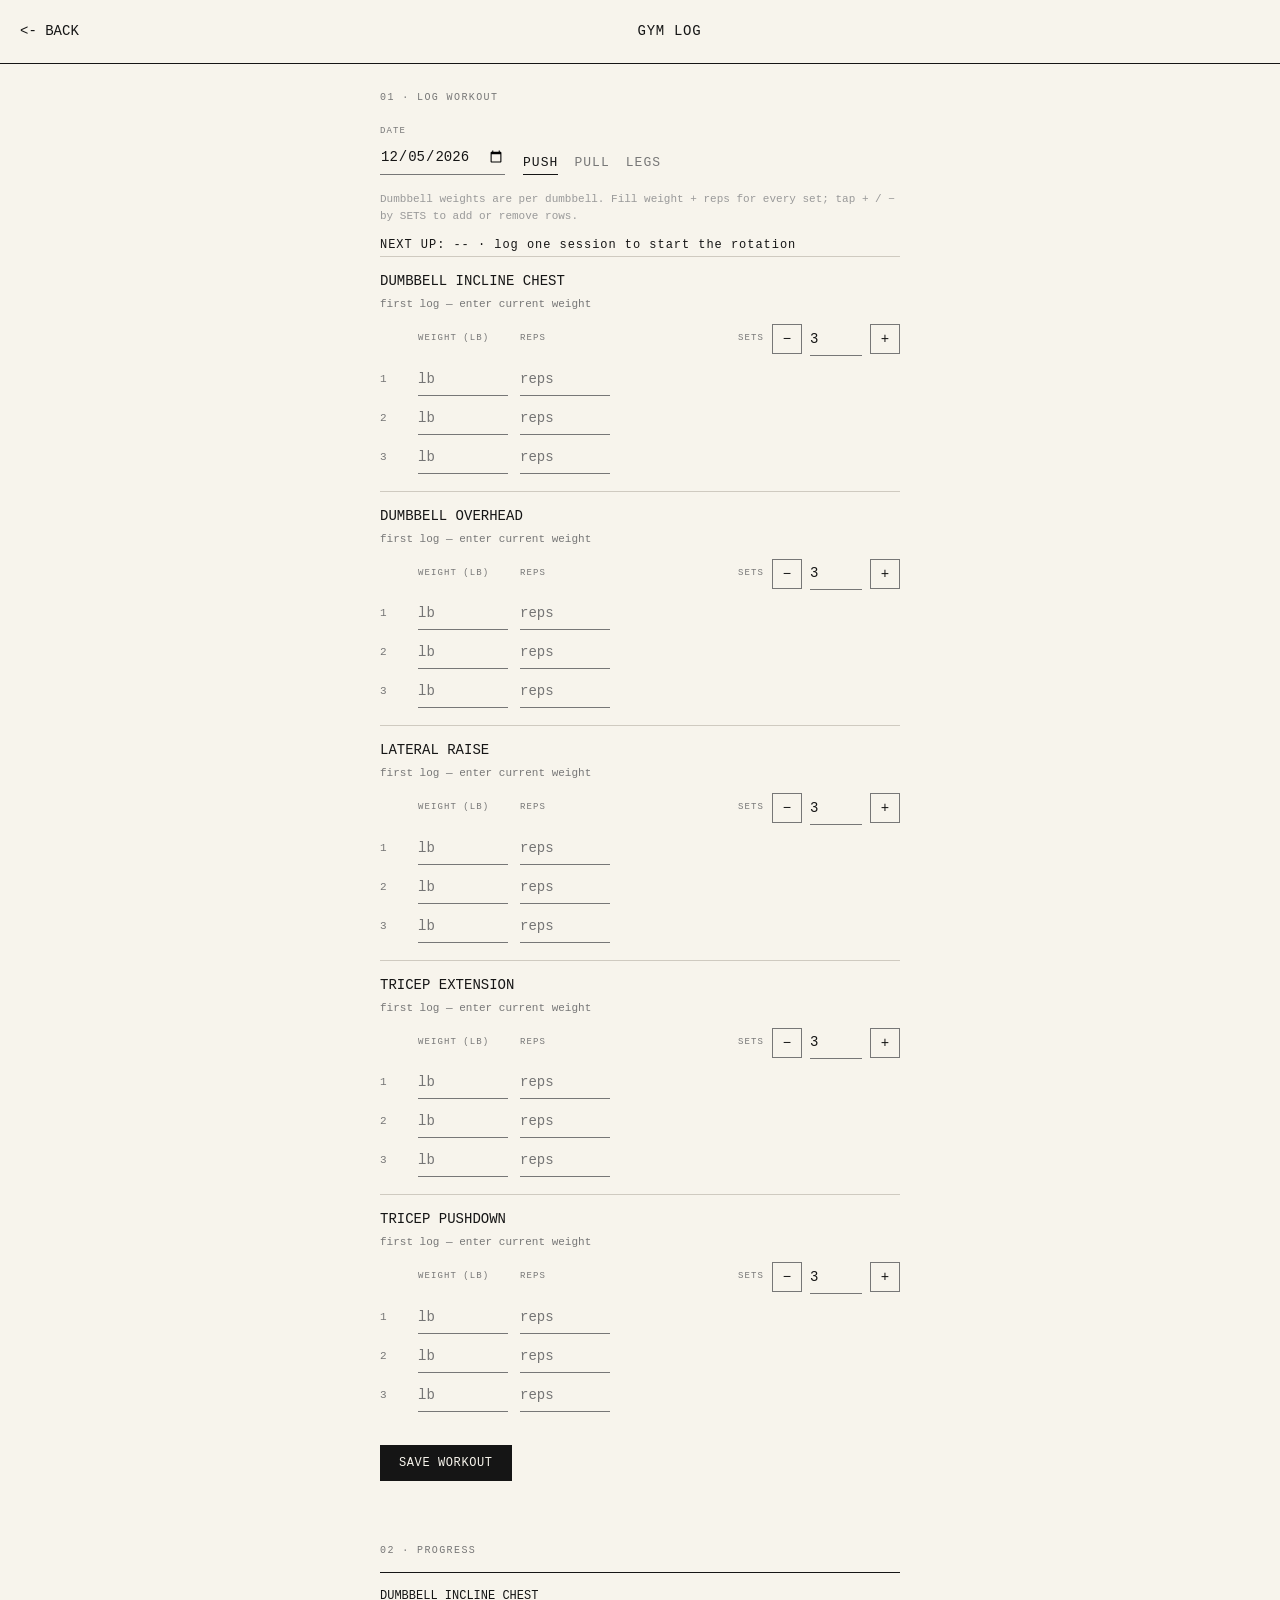
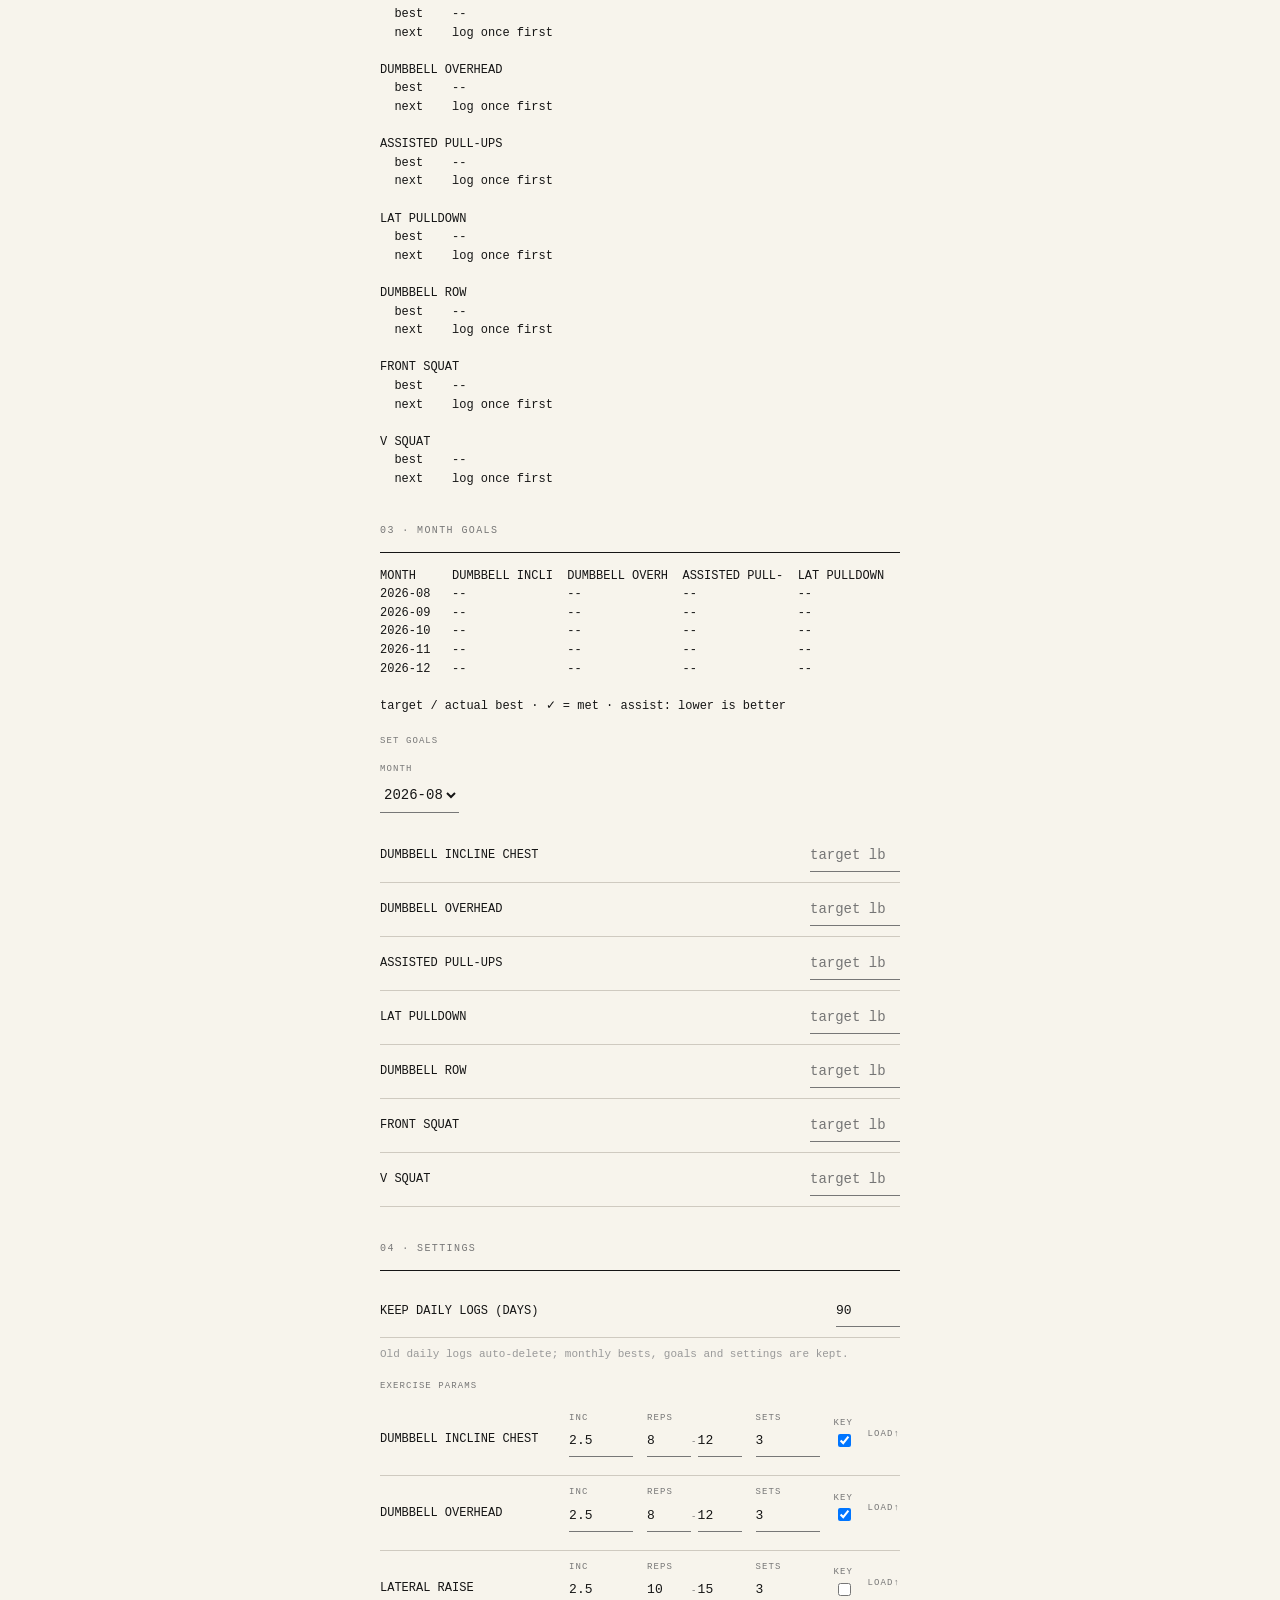
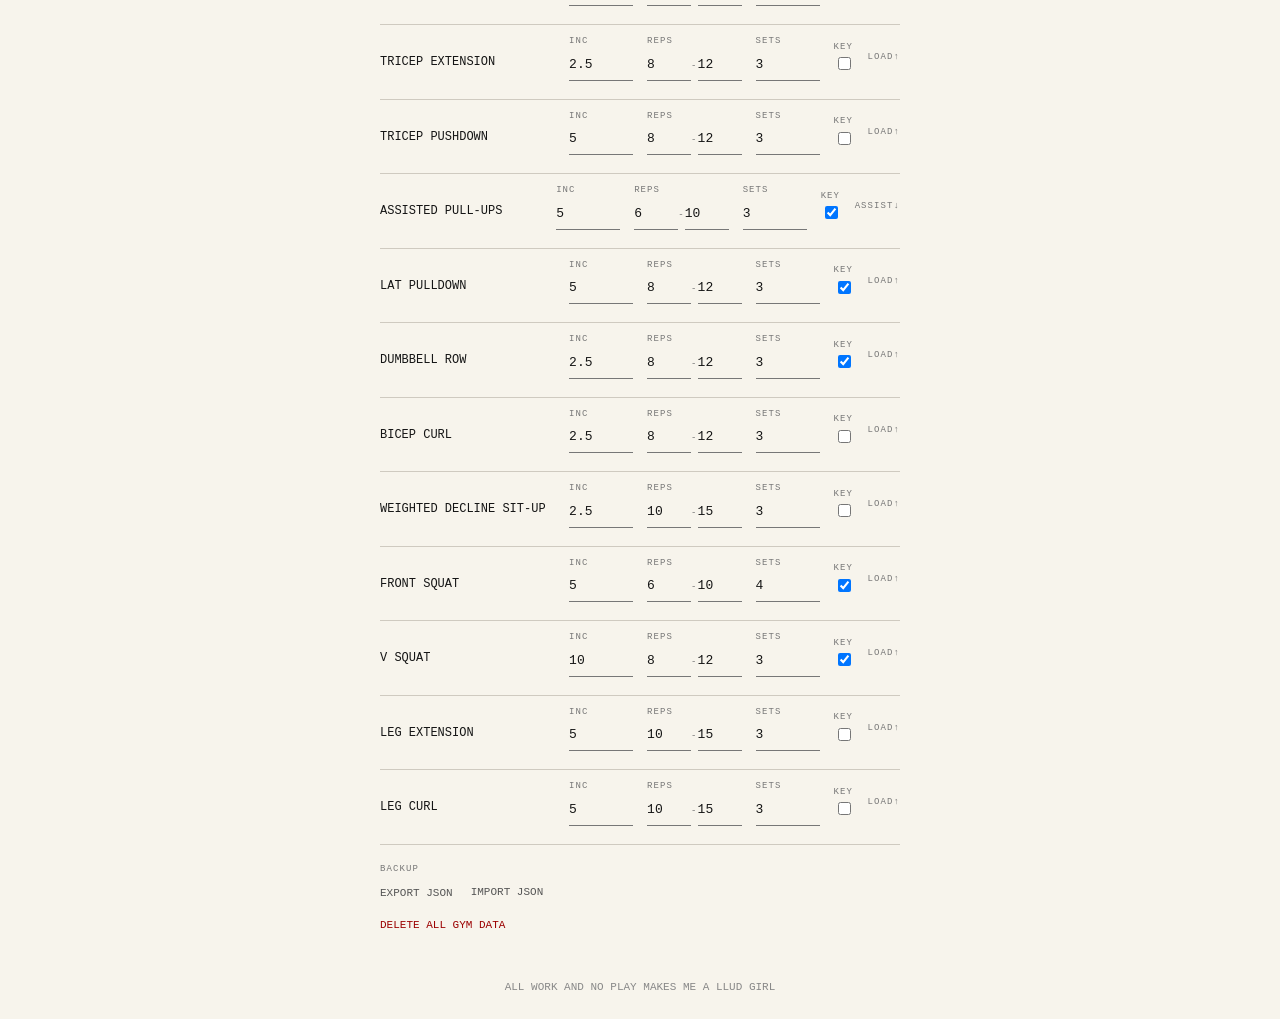
==== gym.html @ 4985cb69 "Gym log: +/- steppers next to SETS for reliable row add/remove on mobile" ====
<!DOCTYPE html>
<html lang="en">
<head>
  <meta charset="UTF-8" />
  <meta name="viewport" content="width=device-width, initial-scale=1.0" />
  <title>Rithub · Gym Log</title>
  <style>
    * { box-sizing: border-box; }
    html, body { margin: 0; padding: 0; }
    body {
      background: #f7f4ec;
      color: #151515;
      font-family: "Courier New", Courier, monospace;
      font-size: 14px;
      line-height: 1.5;
      -webkit-text-size-adjust: 100%;
    }
    .topbar {
      height: 64px;
      padding: 0 20px;
      display: flex;
      align-items: center;
      justify-content: space-between;
      border-bottom: 1px solid #151515;
    }
    .topbar-title { font-size: 14px; letter-spacing: 0.05em; }
    .back-link {
      border: none; background: transparent; padding: 0;
      font-family: inherit; font-size: 14px; cursor: pointer;
      text-decoration: none; color: #151515;
    }
    .back-link:hover { color: #9b0000; }
    main { padding: 20px; max-width: 560px; margin: 0 auto; }
    .section-heading {
      margin: 34px 0 14px; font-size: 10px; color: #777; letter-spacing: 0.14em;
    }
    .section-heading:first-child { margin-top: 6px; }
    pre {
      font-family: "Courier New", Courier, monospace;
      font-size: 12px; line-height: 1.55;
      white-space: pre; overflow-x: auto; margin: 0 0 20px 0;
    }
    .rule { border: none; border-top: 1px solid #151515; margin: 0 0 14px; }
    .row-label { margin-bottom: 8px; font-size: 9px; color: #777; letter-spacing: 0.12em; }
    input, select {
      font-family: inherit; font-size: 14px; color: #151515;
      background: transparent; border: none; border-bottom: 1px solid #777;
      padding: 8px 0; outline: none; border-radius: 0;
    }
    input:focus, select:focus { border-color: #151515; }
    input[type="number"] { width: 90px; }
    input[type="checkbox"] { width: auto; }
    .log-controls { display: flex; gap: 18px; align-items: flex-end; margin-bottom: 16px; flex-wrap: wrap; }
    .daytabs { display: flex; gap: 16px; }
    .daytabs button {
      border: none; background: transparent; padding: 4px 0;
      font-family: inherit; font-size: 13px; letter-spacing: 0.08em;
      color: #777; cursor: pointer; border-bottom: 1px solid transparent;
    }
    .daytabs button.active { color: #151515; border-bottom-color: #151515; }
    .exblock { border-top: 1px solid #cfcac0; padding: 14px 0; }
    .exname { font-size: 14px; text-transform: uppercase; }
    .exsuggest { font-size: 11px; color: #777; margin: 4px 0 10px; }
    .exsuggest.bump { color: #9b0000; }
    .exinputs { display: flex; gap: 18px; flex-wrap: wrap; }
    .exinputs label { display: flex; flex-direction: column; gap: 2px; }
    .sethead, .exsetrow { display: flex; gap: 12px; align-items: center; }
    .sethead { margin: 10px 0 4px; }
    .setnum { width: 26px; flex: none; font-size: 11px; color: #777; }
    .setcol { width: 90px; flex: none; font-size: 9px; color: #777; letter-spacing: 0.12em; }
    .exsetrow { padding: 3px 0; }
    .exsetrow input[type="number"] { width: 90px; }
    .setsctrl { margin-left: auto; display: flex; align-items: center; gap: 8px; font-size: 9px; color: #777; letter-spacing: 0.12em; }
    .setsctrl input[type="number"] { width: 52px; }
    .stepbtn {
      border: 1px solid #777; background: transparent; color: #151515;
      font-family: inherit; font-size: 14px; width: 30px; height: 30px;
      line-height: 1; padding: 0; cursor: pointer; border-radius: 0;
    }
    .stepbtn:active { background: #151515; color: #f7f4ec; }
    .black-button {
      border: 1px solid #151515; background: #151515; color: #f7f4ec;
      padding: 10px 18px; font-family: inherit; font-size: 12px;
      letter-spacing: 0.05em; cursor: pointer; margin-top: 16px;
    }
    .black-button:hover { background: #9b0000; border-color: #9b0000; }
    .plain-button {
      border: none; background: transparent; padding: 0;
      font-family: inherit; font-size: 11px; color: #555; cursor: pointer;
    }
    .plain-button:hover { color: #000; text-decoration: underline; }
    .msg { font-size: 12px; color: #555; margin-top: 10px; min-height: 18px; }
    .goalrow, .setrow {
      display: flex; gap: 14px; align-items: center;
      padding: 10px 0; border-bottom: 1px solid #cfcac0; font-size: 13px;
    }
    .goalrow .gname, .setrow .sname { flex: 1; text-transform: uppercase; font-size: 12px; }
    .setrow input[type="number"] { width: 64px; font-size: 13px; }
    .danger { color: #9b0000; font-size: 11px; margin-top: 18px; }
    .hint { font-size: 11px; color: #999; margin: 8px 0 0; }
    .todayline { font-size: 12px; letter-spacing: 0.08em; margin: 12px 0 2px; }
    .todayline b { color: #9b0000; }
    .footer { text-align: center; font-size: 11px; color: #888; padding: 24px 0; }
  </style>
</head>
<body>
  <header class="topbar">
    <a class="back-link" href="index.html">&lt;- BACK</a>
    <div class="topbar-title">GYM LOG</div>
    <div></div>
  </header>

  <main>
    <div class="section-heading">01 · LOG WORKOUT</div>
    <div class="log-controls">
      <label><span class="row-label">DATE</span><br><input type="date" id="logDate"></label>
      <div class="daytabs" id="dayTabs">
        <button data-day="push" class="active">PUSH</button>
        <button data-day="pull">PULL</button>
        <button data-day="legs">LEGS</button>
      </div>
    </div>
    <p class="hint">Dumbbell weights are per dumbbell. Fill weight + reps for every set; tap + / − by SETS to add or remove rows.</p>
    <div id="todayLine" class="todayline"></div>
    <div id="exerciseList"></div>
    <button id="saveBtn" class="black-button">SAVE WORKOUT</button>
    <div class="msg" id="saveMsg"></div>

    <div class="section-heading">02 · PROGRESS</div>
    <hr class="rule">
    <pre id="progressPre">loading…</pre>

    <div class="section-heading">03 · MONTH GOALS</div>
    <hr class="rule">
    <pre id="goalsPre">loading…</pre>
    <div class="row-label">SET GOALS</div>
    <div class="log-controls">
      <label><span class="row-label">MONTH</span><br><select id="goalMonth"></select></label>
    </div>
    <div id="goalEditor"></div>

    <div class="section-heading">04 · SETTINGS</div>
    <hr class="rule">
    <div class="setrow">
      <span class="sname">Keep daily logs (days)</span>
      <input type="number" id="retentionInput" min="7" max="365">
    </div>
    <p class="hint">Old daily logs auto-delete; monthly bests, goals and settings are kept.</p>
    <div class="row-label" style="margin-top:18px">EXERCISE PARAMS</div>
    <div id="exSettings"></div>
    <div class="row-label" style="margin-top:18px">BACKUP</div>
    <div style="display:flex;gap:18px;margin-top:8px">
      <button class="plain-button" id="exportBtn">EXPORT JSON</button>
      <label class="plain-button">IMPORT JSON<input type="file" id="importFile" accept=".json" hidden></label>
    </div>
    <button class="plain-button danger" id="clearBtn">DELETE ALL GYM DATA</button>
  </main>

  <footer class="footer">ALL WORK AND NO PLAY MAKES ME A LLUD GIRL</footer>

  <script src="gym.js?v=4"></script>
</body>
</html>
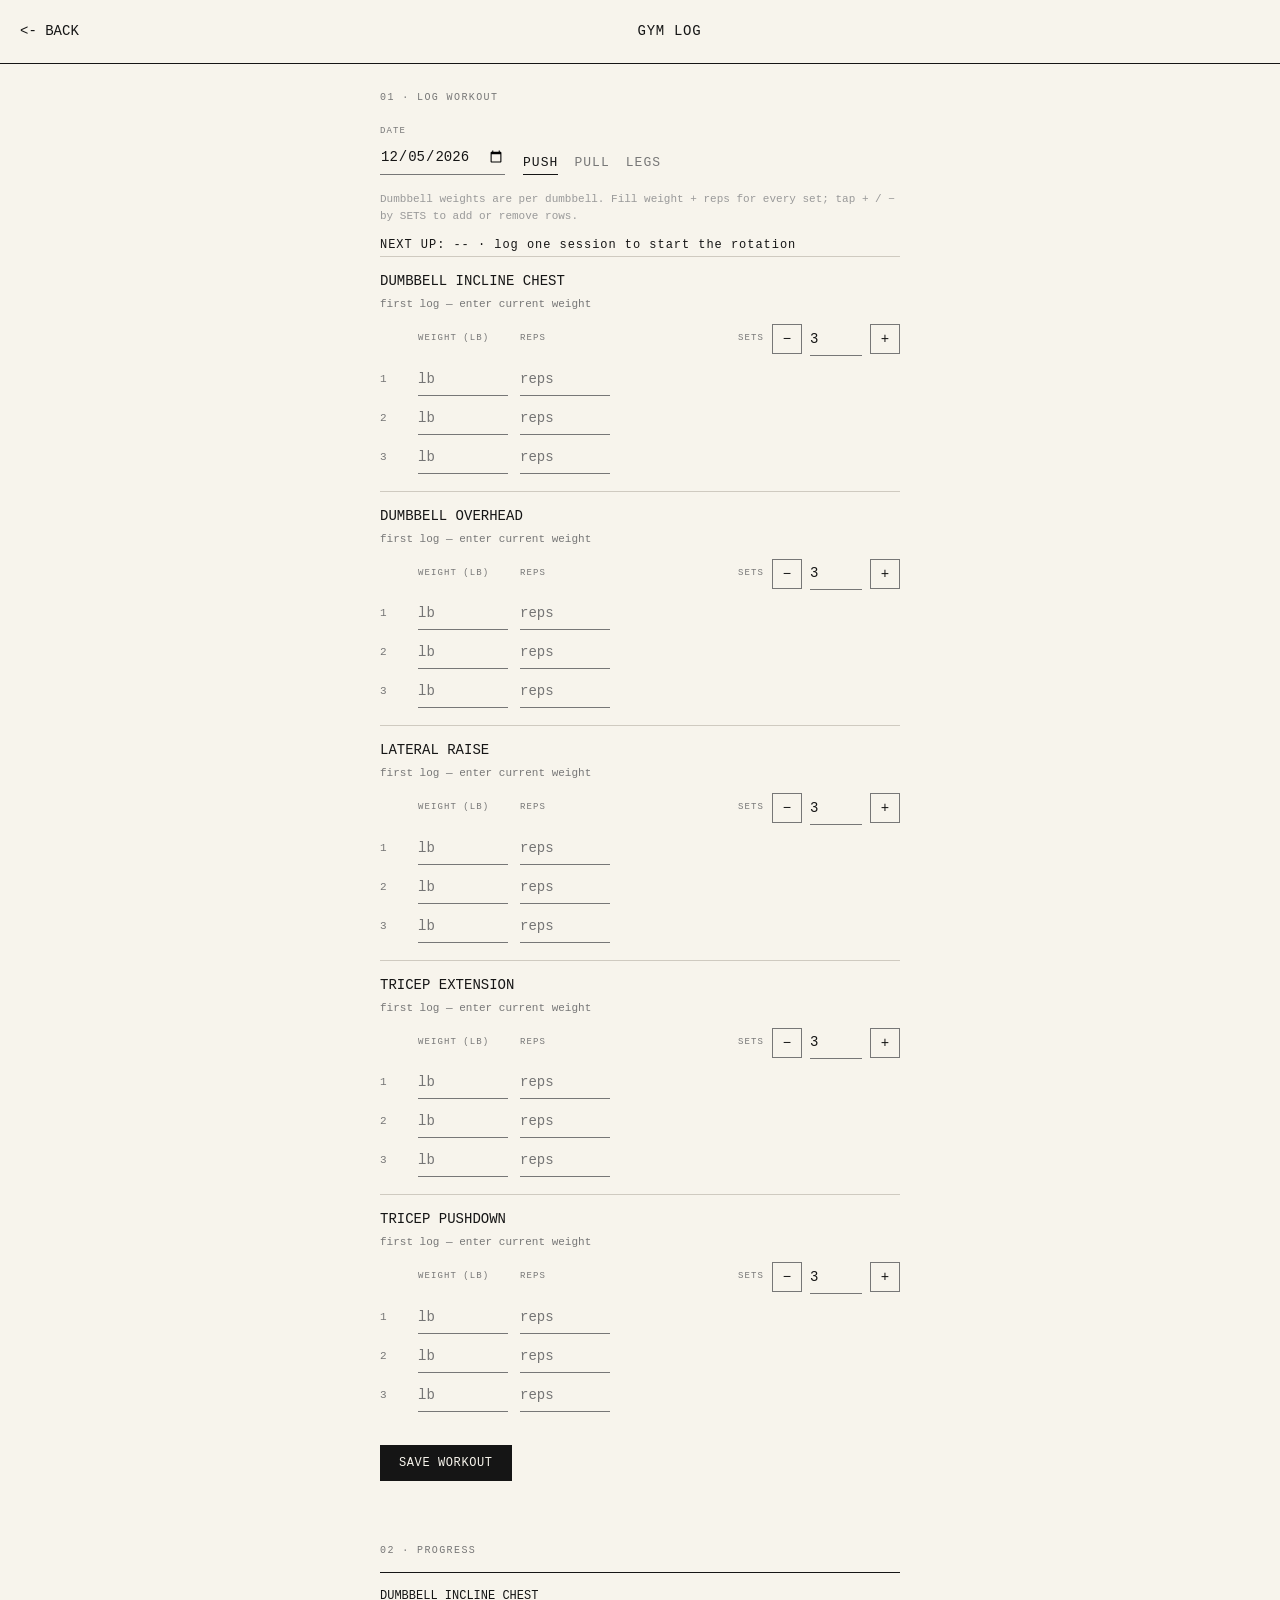
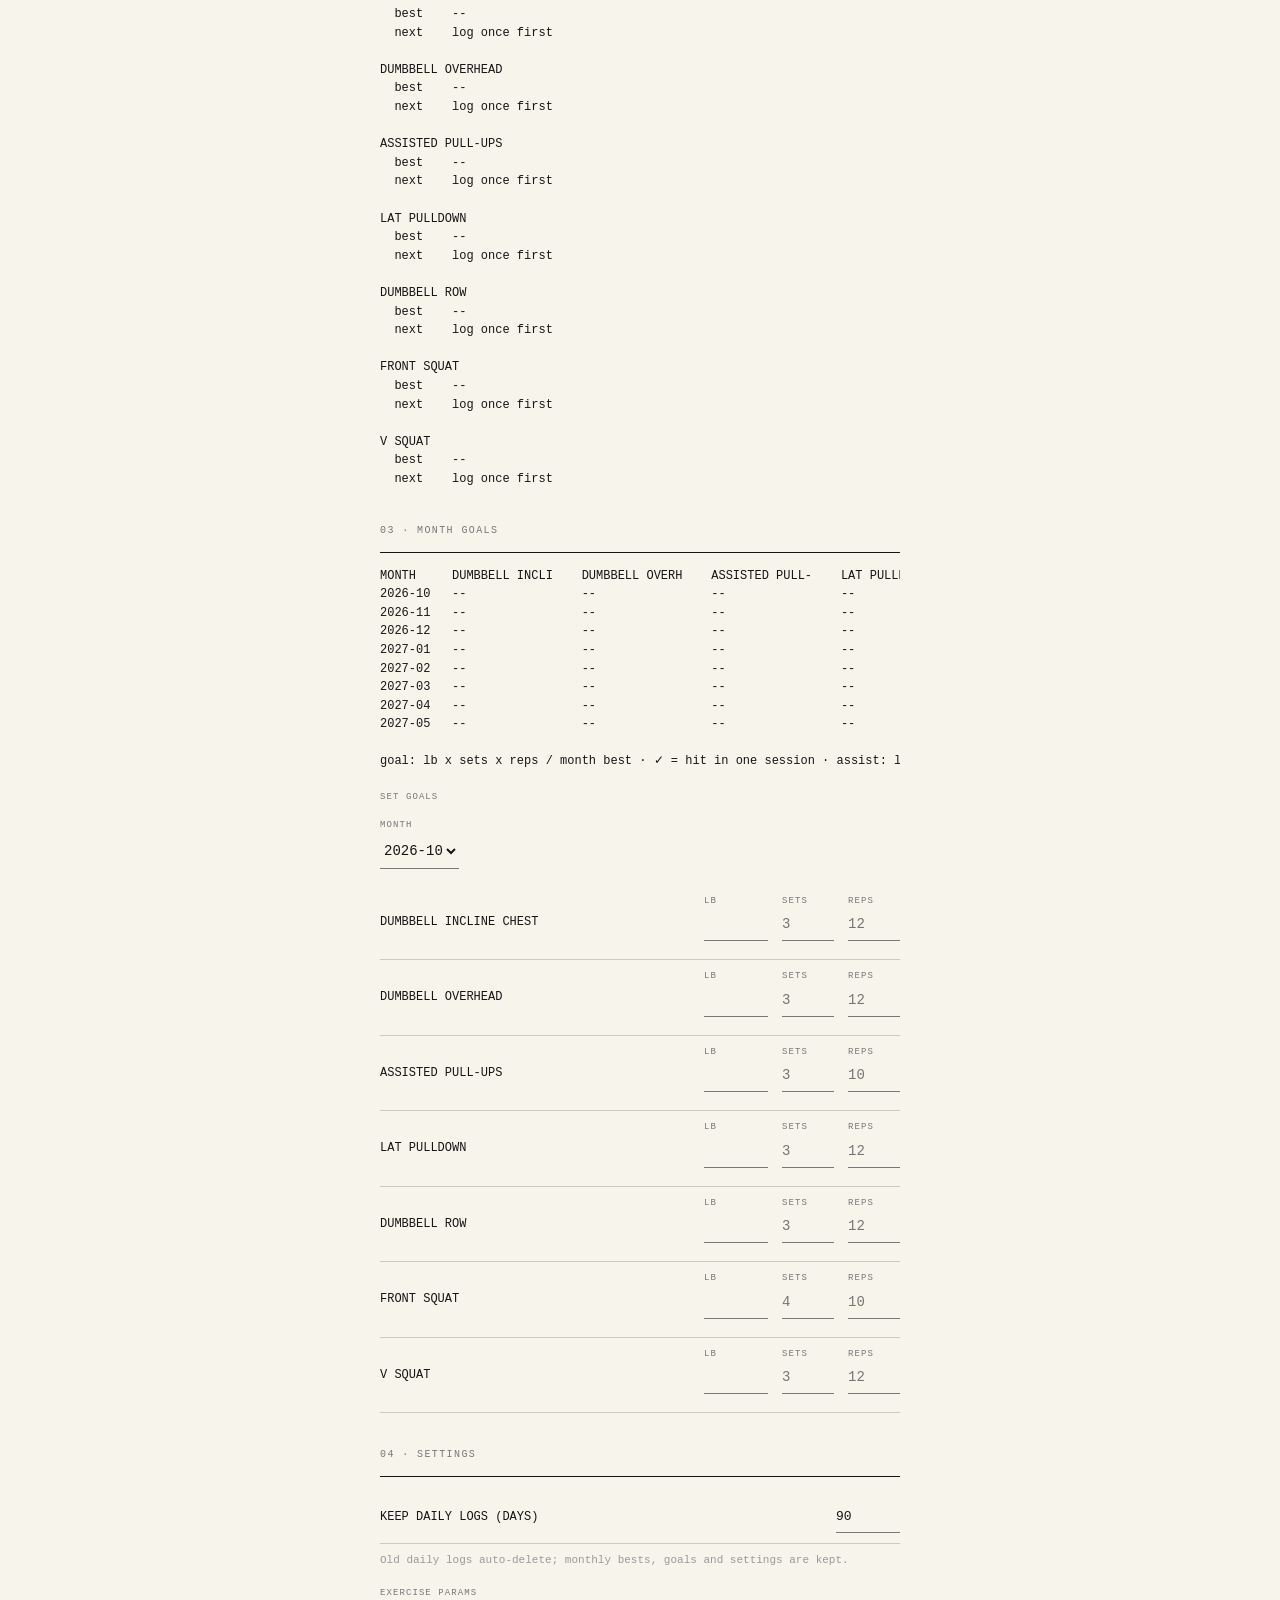
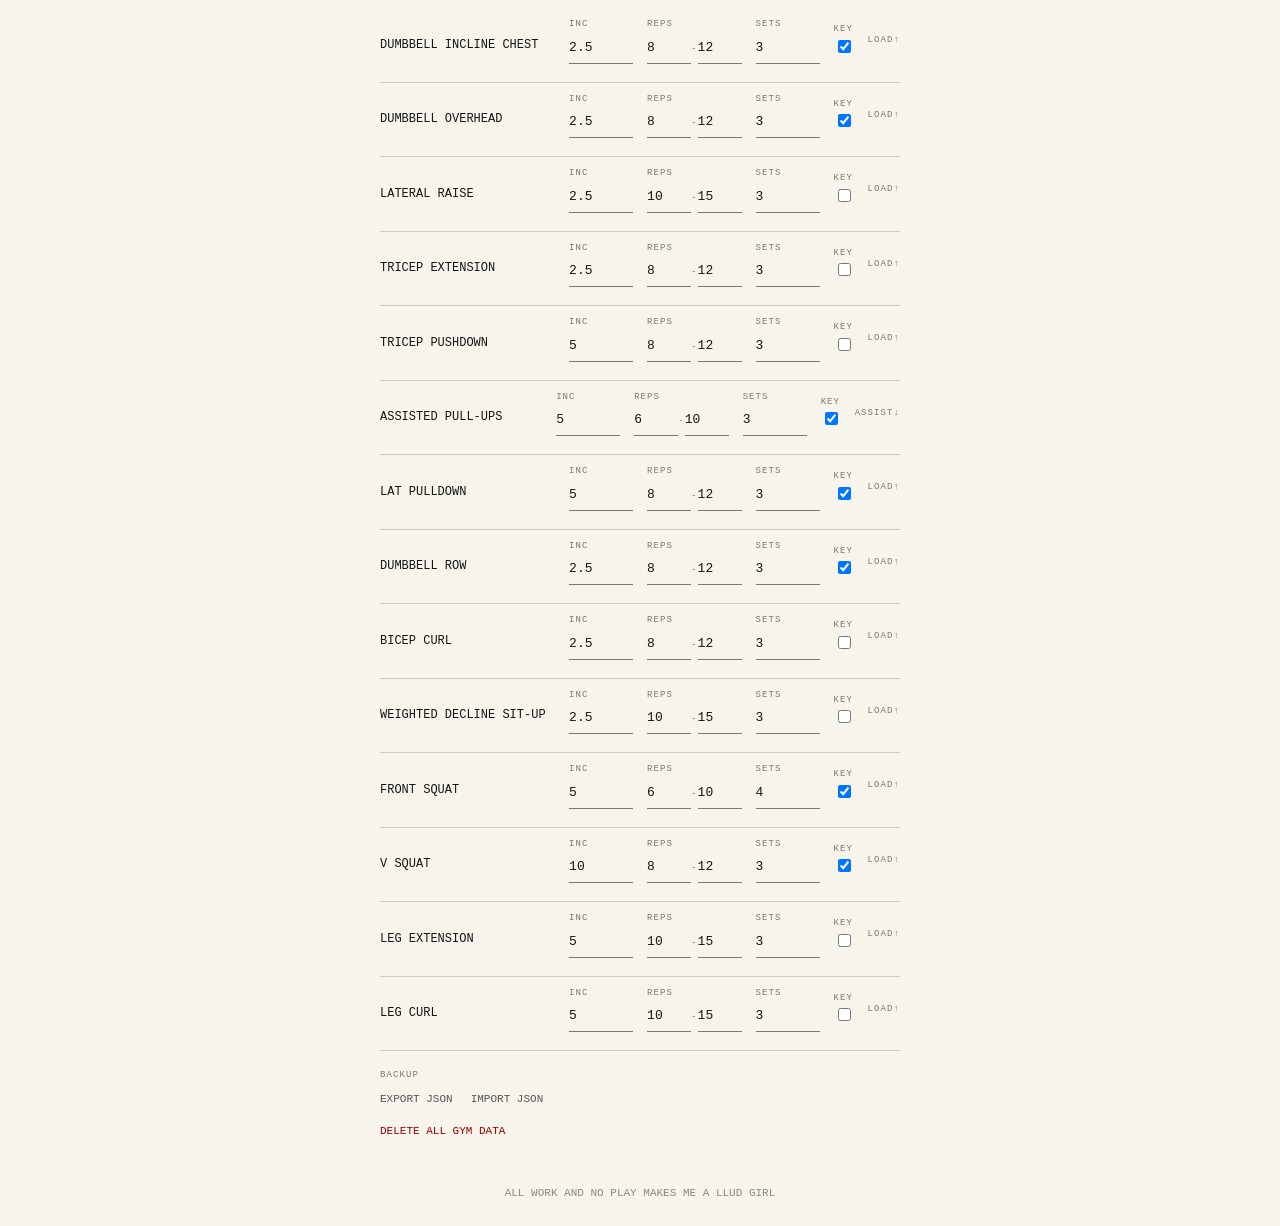
==== commit 6b850bd3: "Gym log: month goals = weight x sets x reps, met-check per single session" ====
--- a/gym.html
+++ b/gym.html
@@ -158,6 +158,6 @@
 
   <footer class="footer">ALL WORK AND NO PLAY MAKES ME A LLUD GIRL</footer>
 
-  <script src="gym.js?v=4"></script>
+  <script src="gym.js?v=5"></script>
 </body>
 </html>
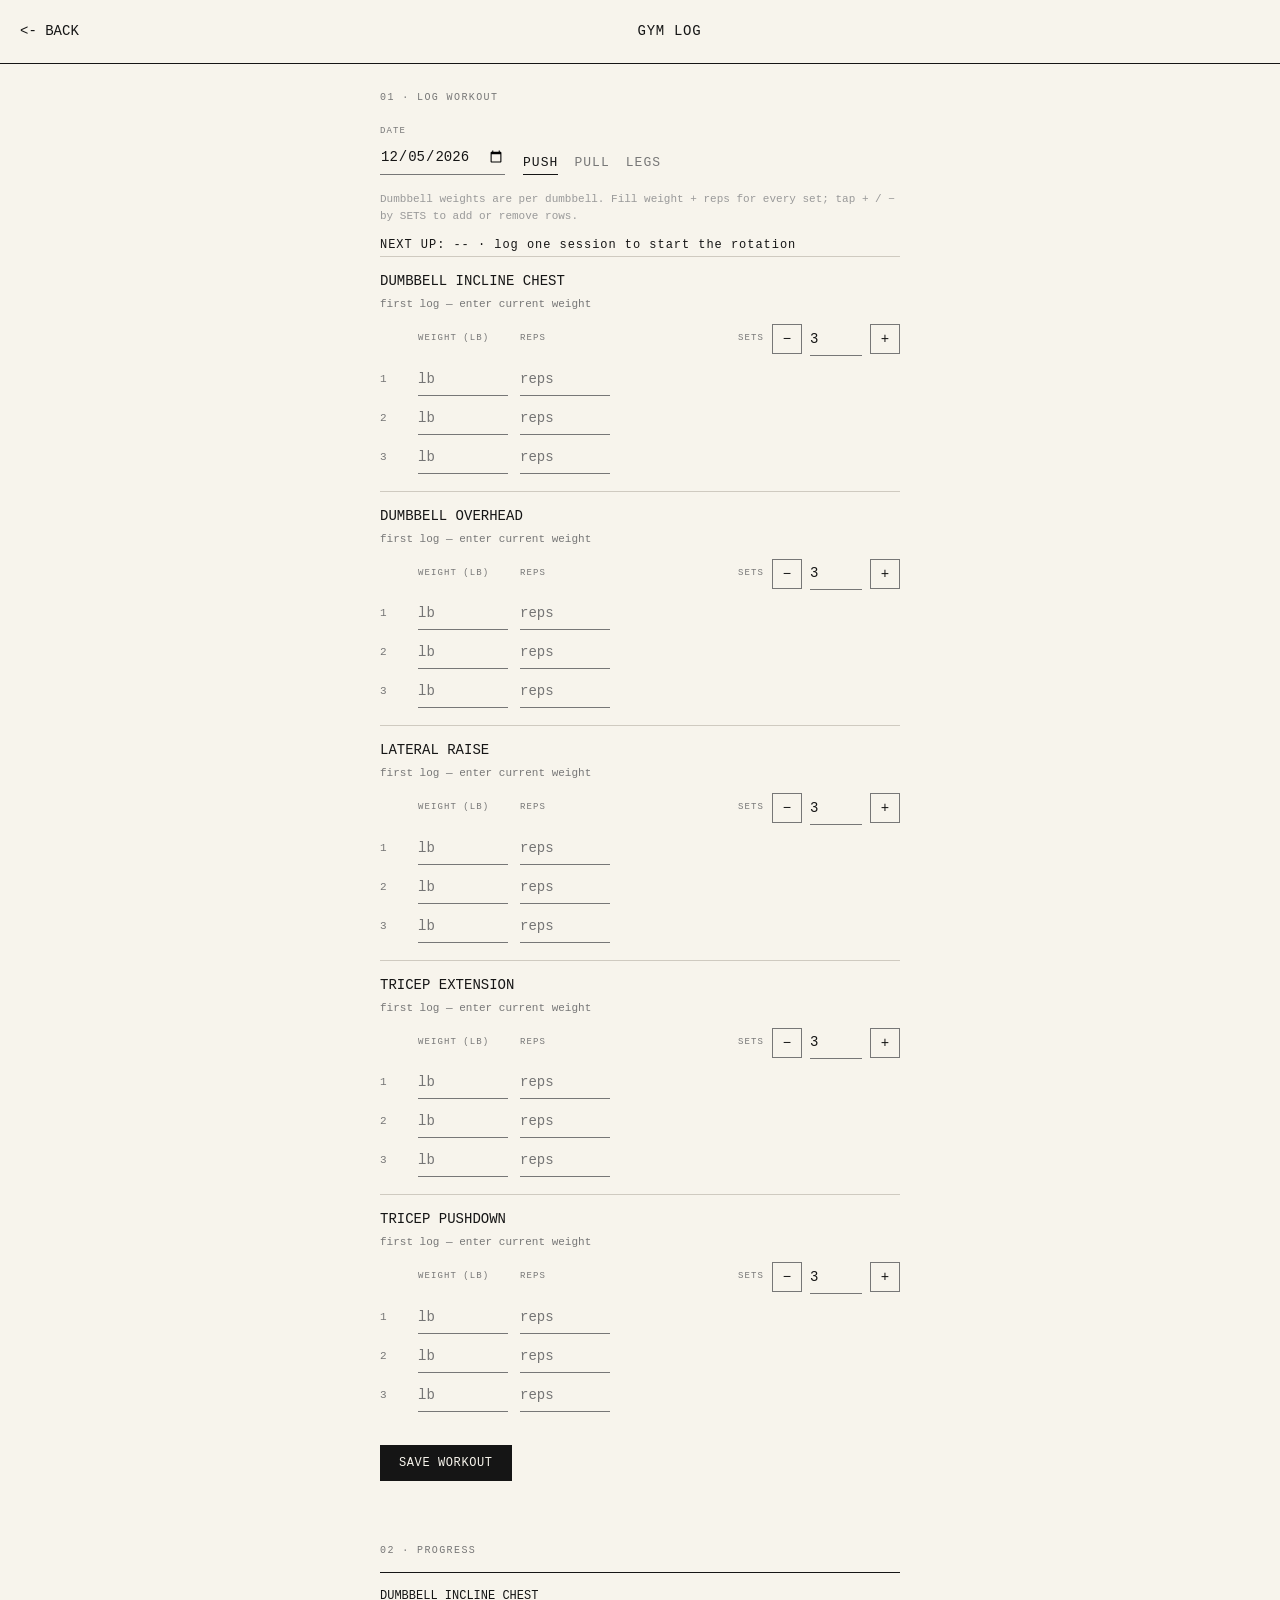
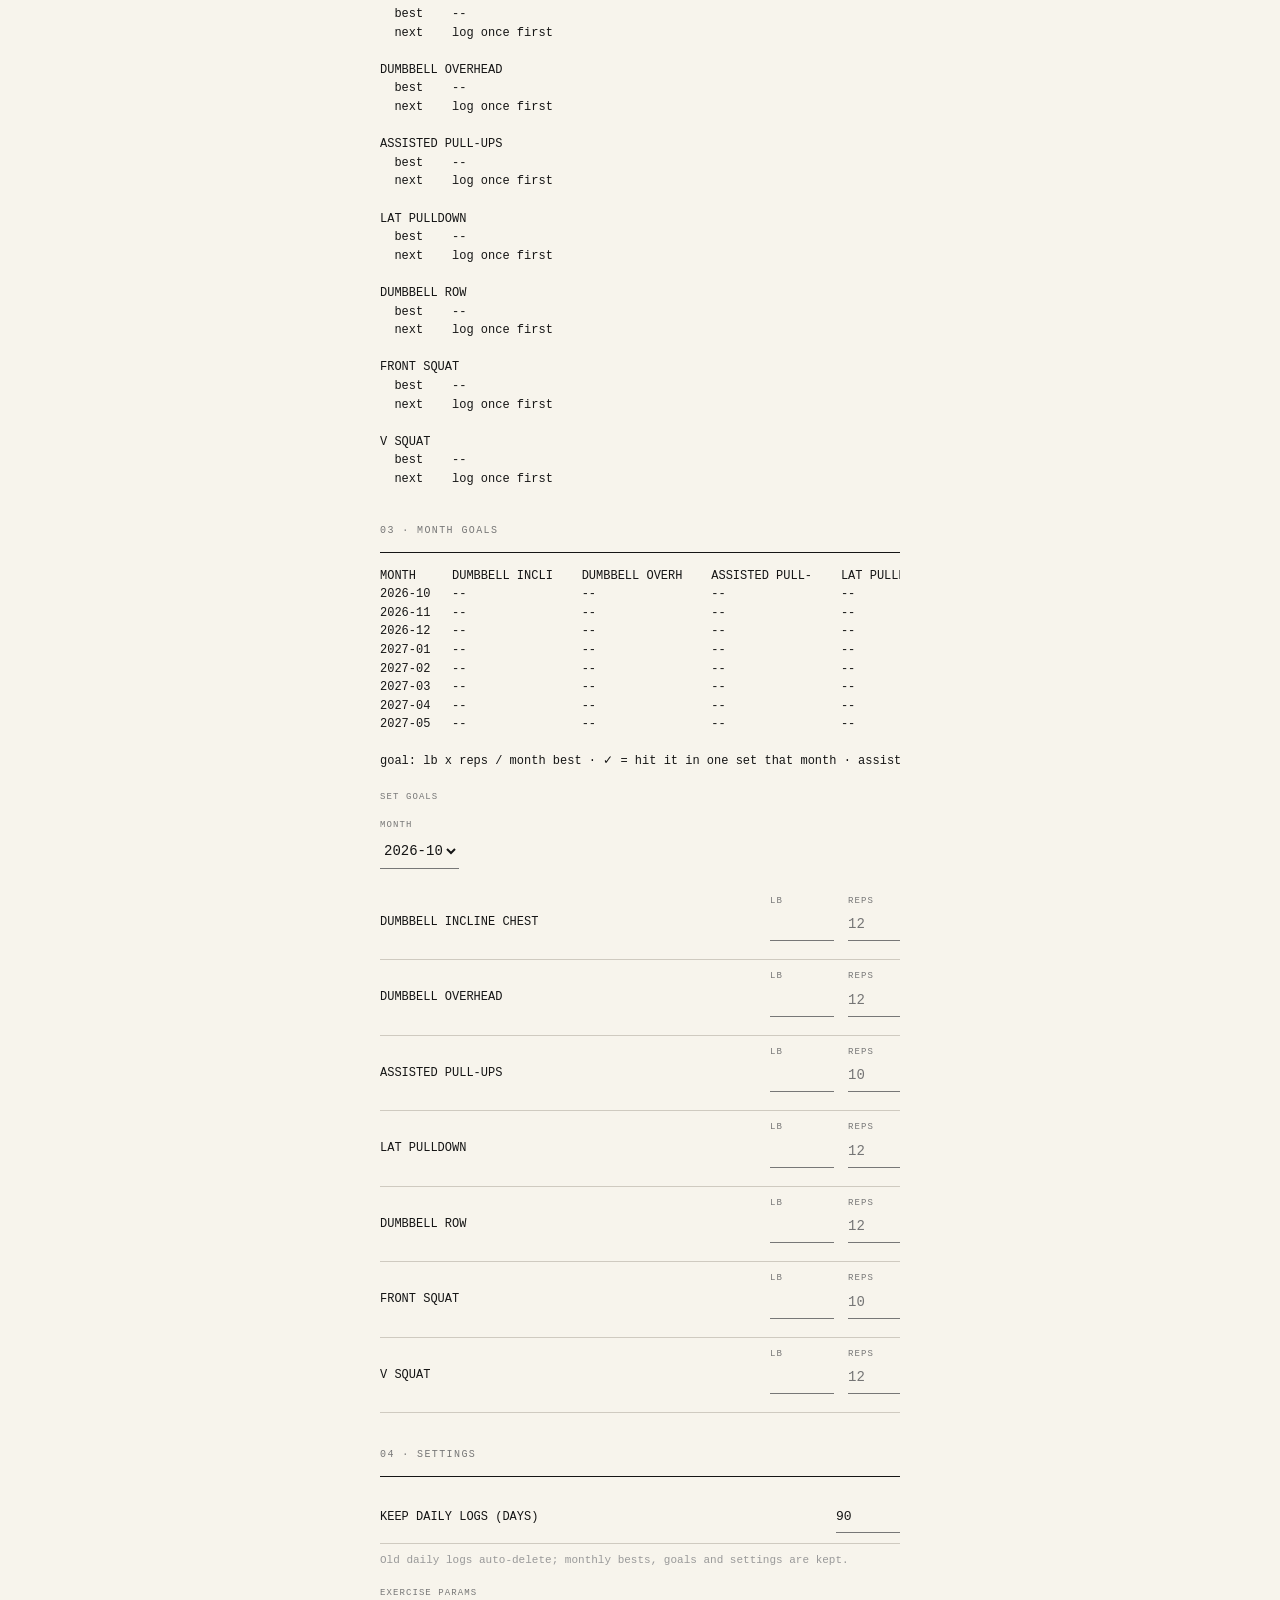
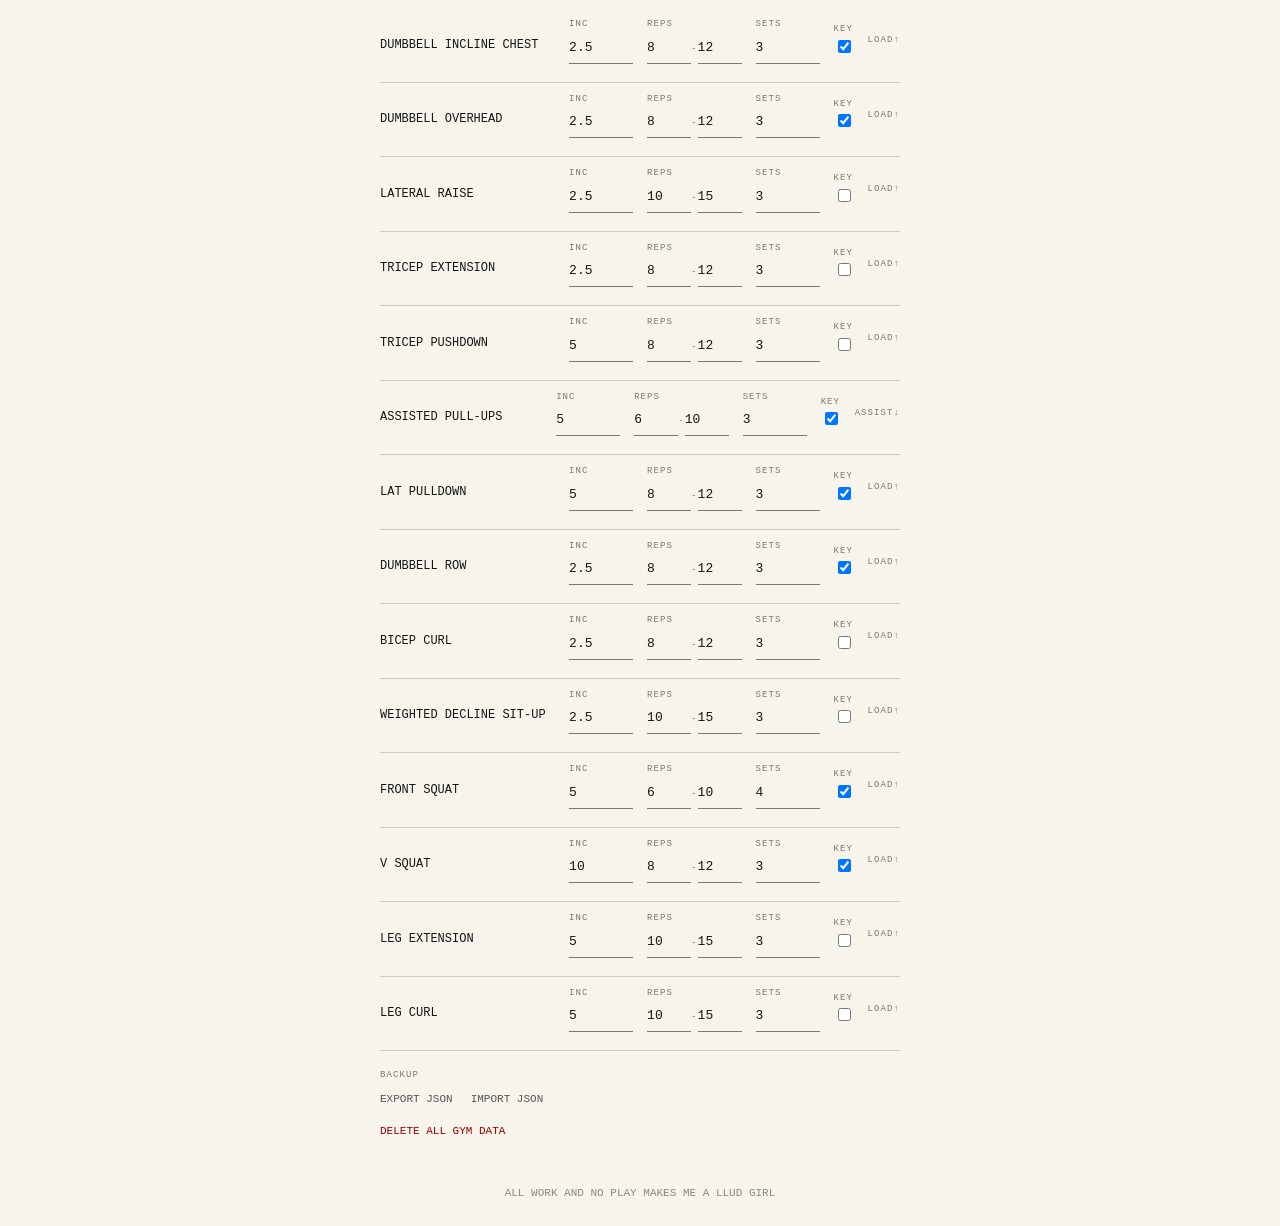
==== commit 1e65ff8c: "Gym log: month goals = weight x reps (drop sets); single-set met check" ====
--- a/gym.html
+++ b/gym.html
@@ -158,6 +158,6 @@
 
   <footer class="footer">ALL WORK AND NO PLAY MAKES ME A LLUD GIRL</footer>
 
-  <script src="gym.js?v=5"></script>
+  <script src="gym.js?v=6"></script>
 </body>
 </html>
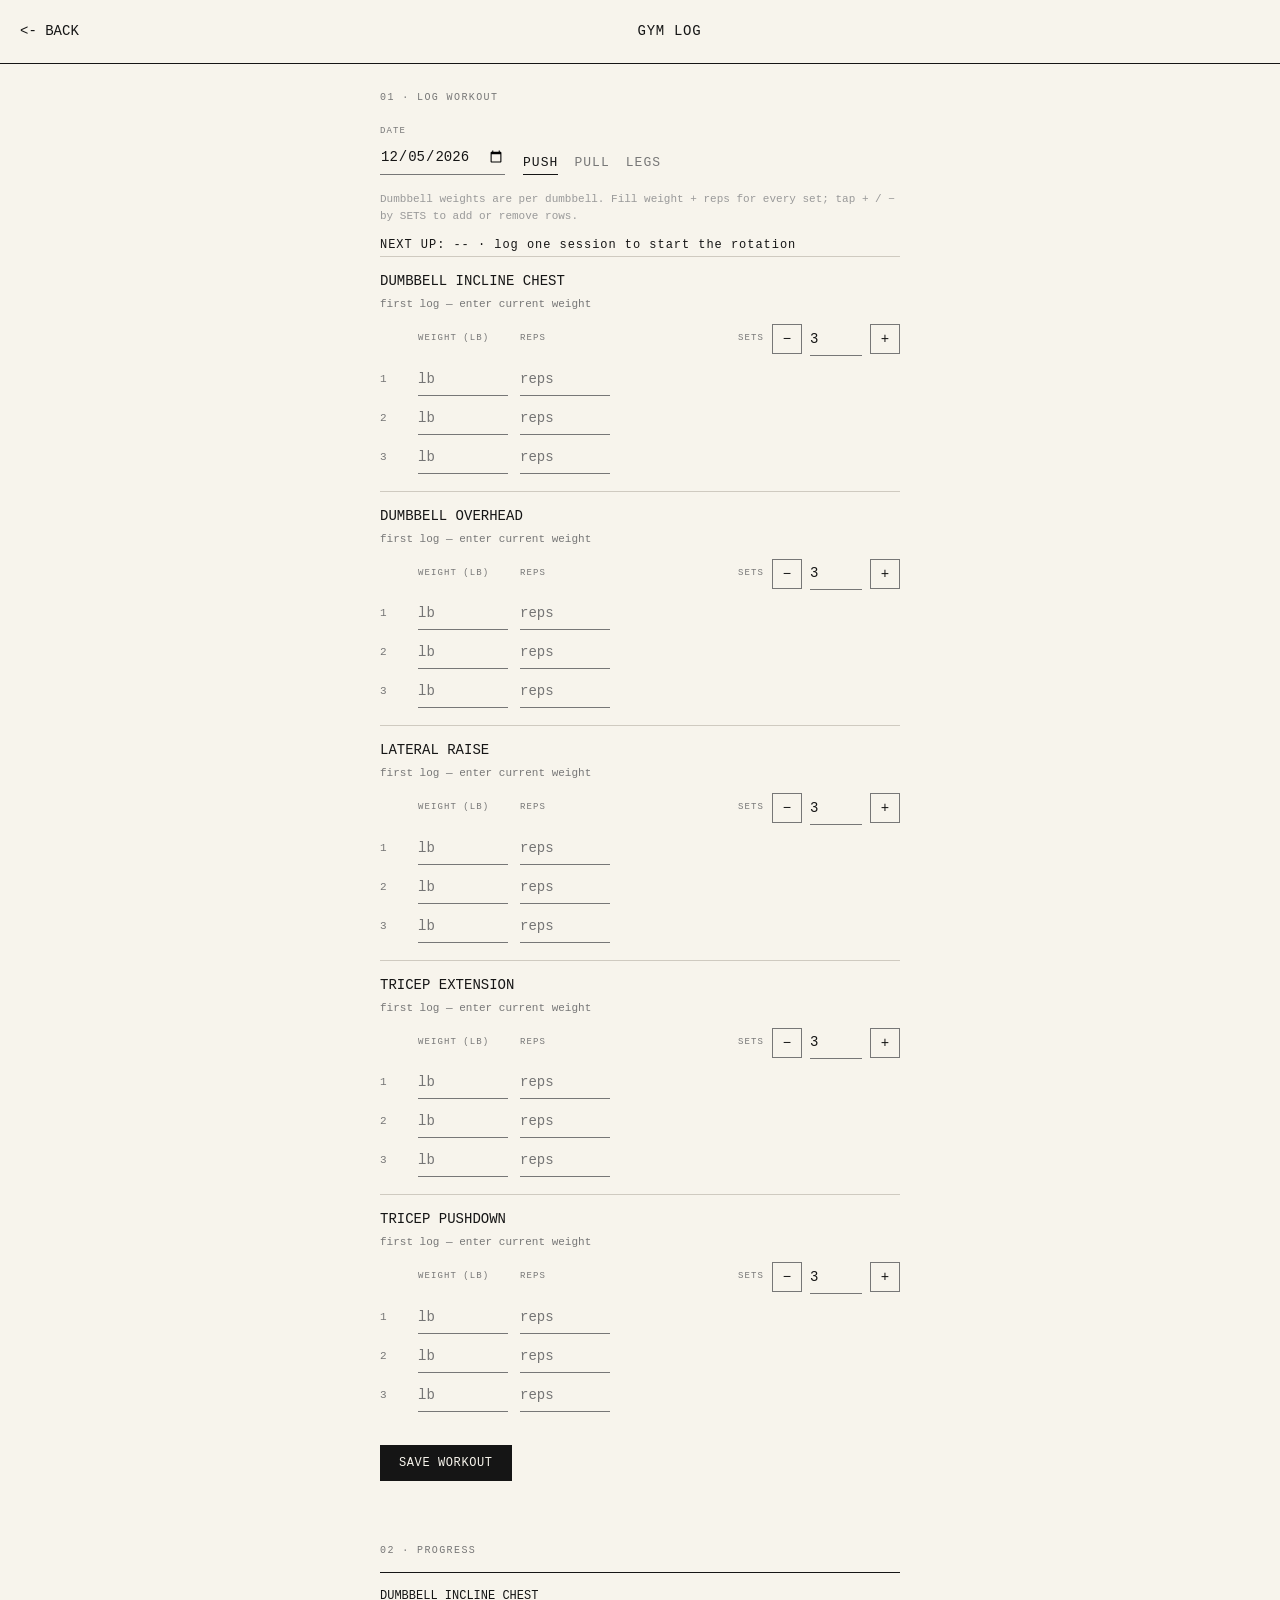
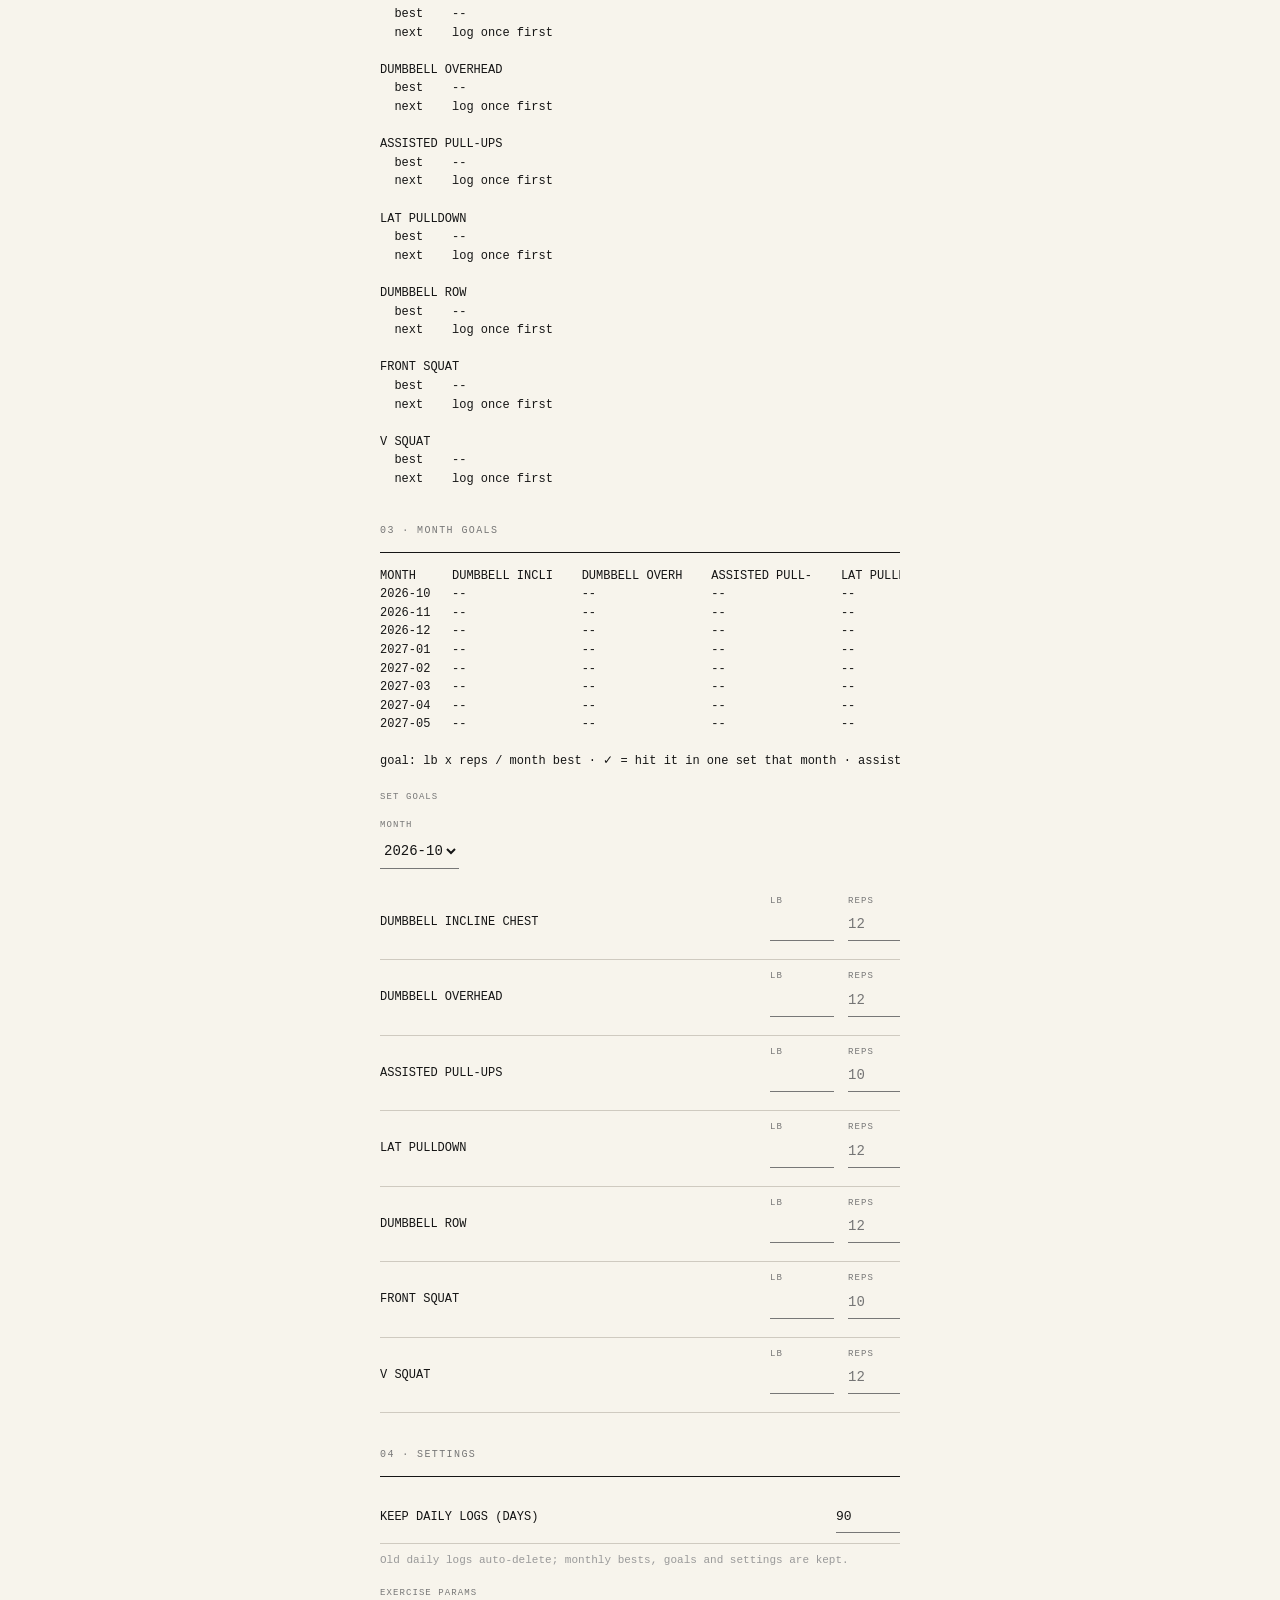
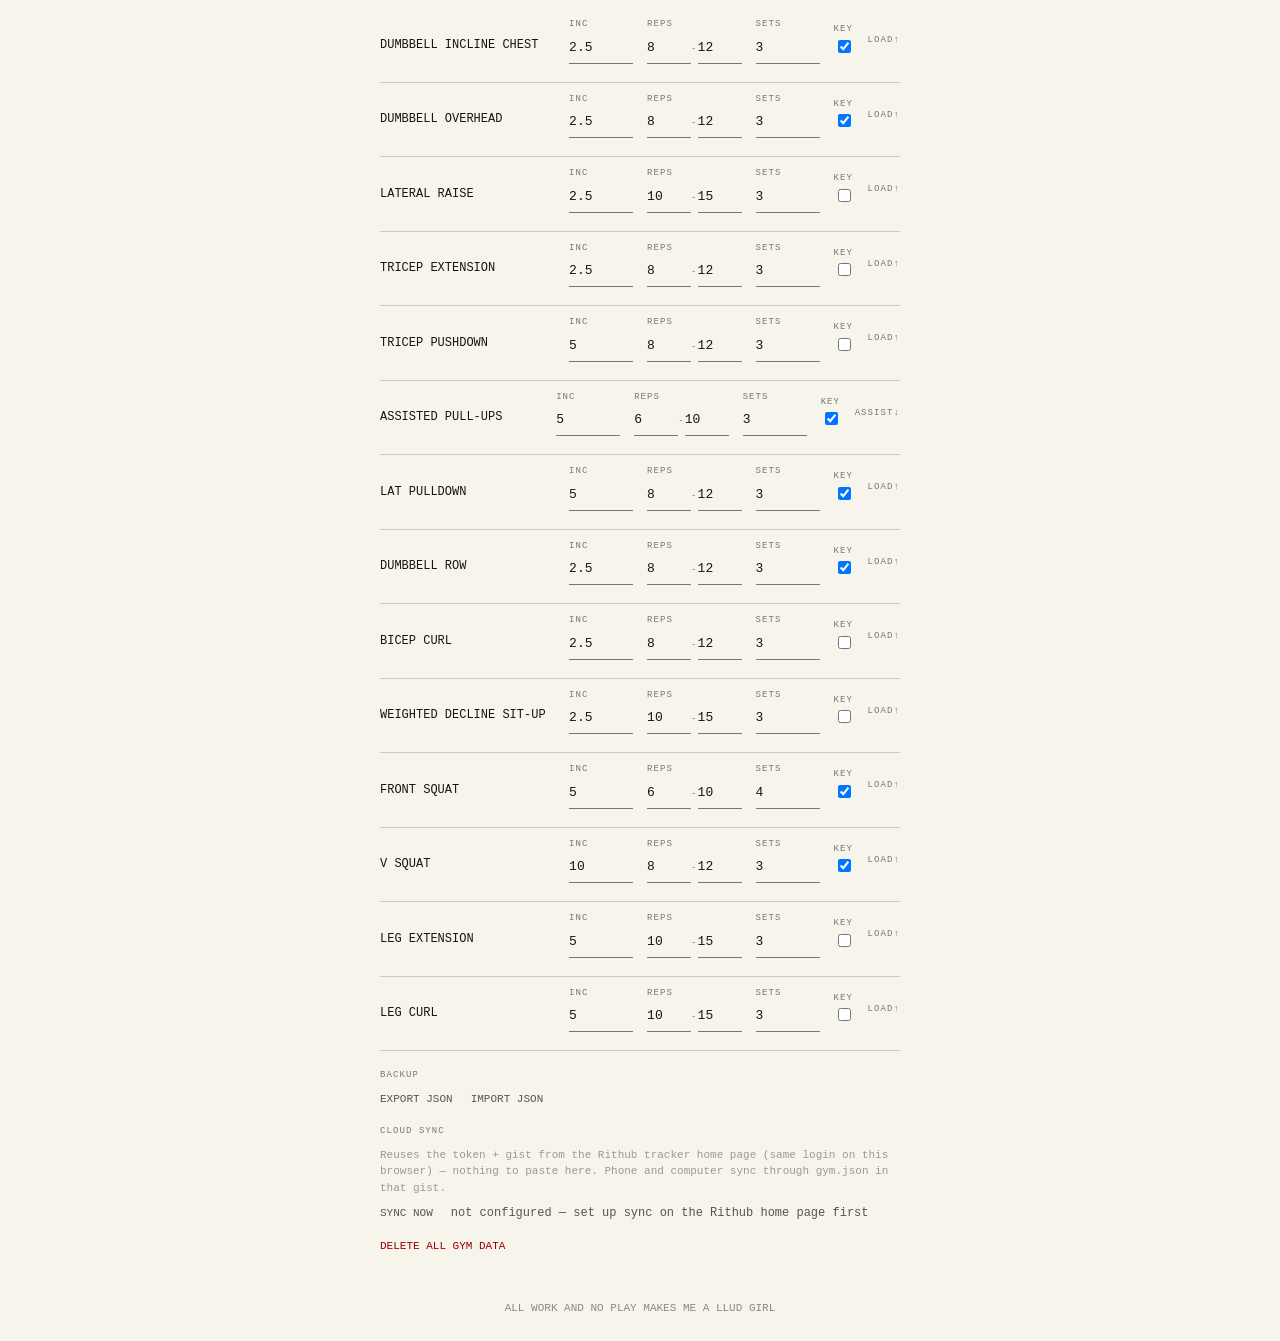
==== commit fba6bd01: "Gym log: cloud sync via tracker's token+gist (gym.json), auto-push on save" ====
--- a/gym.html
+++ b/gym.html
@@ -153,11 +153,17 @@
       <button class="plain-button" id="exportBtn">EXPORT JSON</button>
       <label class="plain-button">IMPORT JSON<input type="file" id="importFile" accept=".json" hidden></label>
     </div>
+    <div class="row-label" style="margin-top:18px">CLOUD SYNC</div>
+    <p class="hint">Reuses the token + gist from the Rithub tracker home page (same login on this browser) — nothing to paste here. Phone and computer sync through gym.json in that gist.</p>
+    <div style="display:flex;gap:18px;margin-top:8px;align-items:baseline">
+      <button class="plain-button" id="gymSyncBtn">SYNC NOW</button>
+      <span class="msg" id="gymSyncMsg" style="margin-top:0"></span>
+    </div>
     <button class="plain-button danger" id="clearBtn">DELETE ALL GYM DATA</button>
   </main>
 
   <footer class="footer">ALL WORK AND NO PLAY MAKES ME A LLUD GIRL</footer>
 
-  <script src="gym.js?v=6"></script>
+  <script src="gym.js?v=7"></script>
 </body>
 </html>
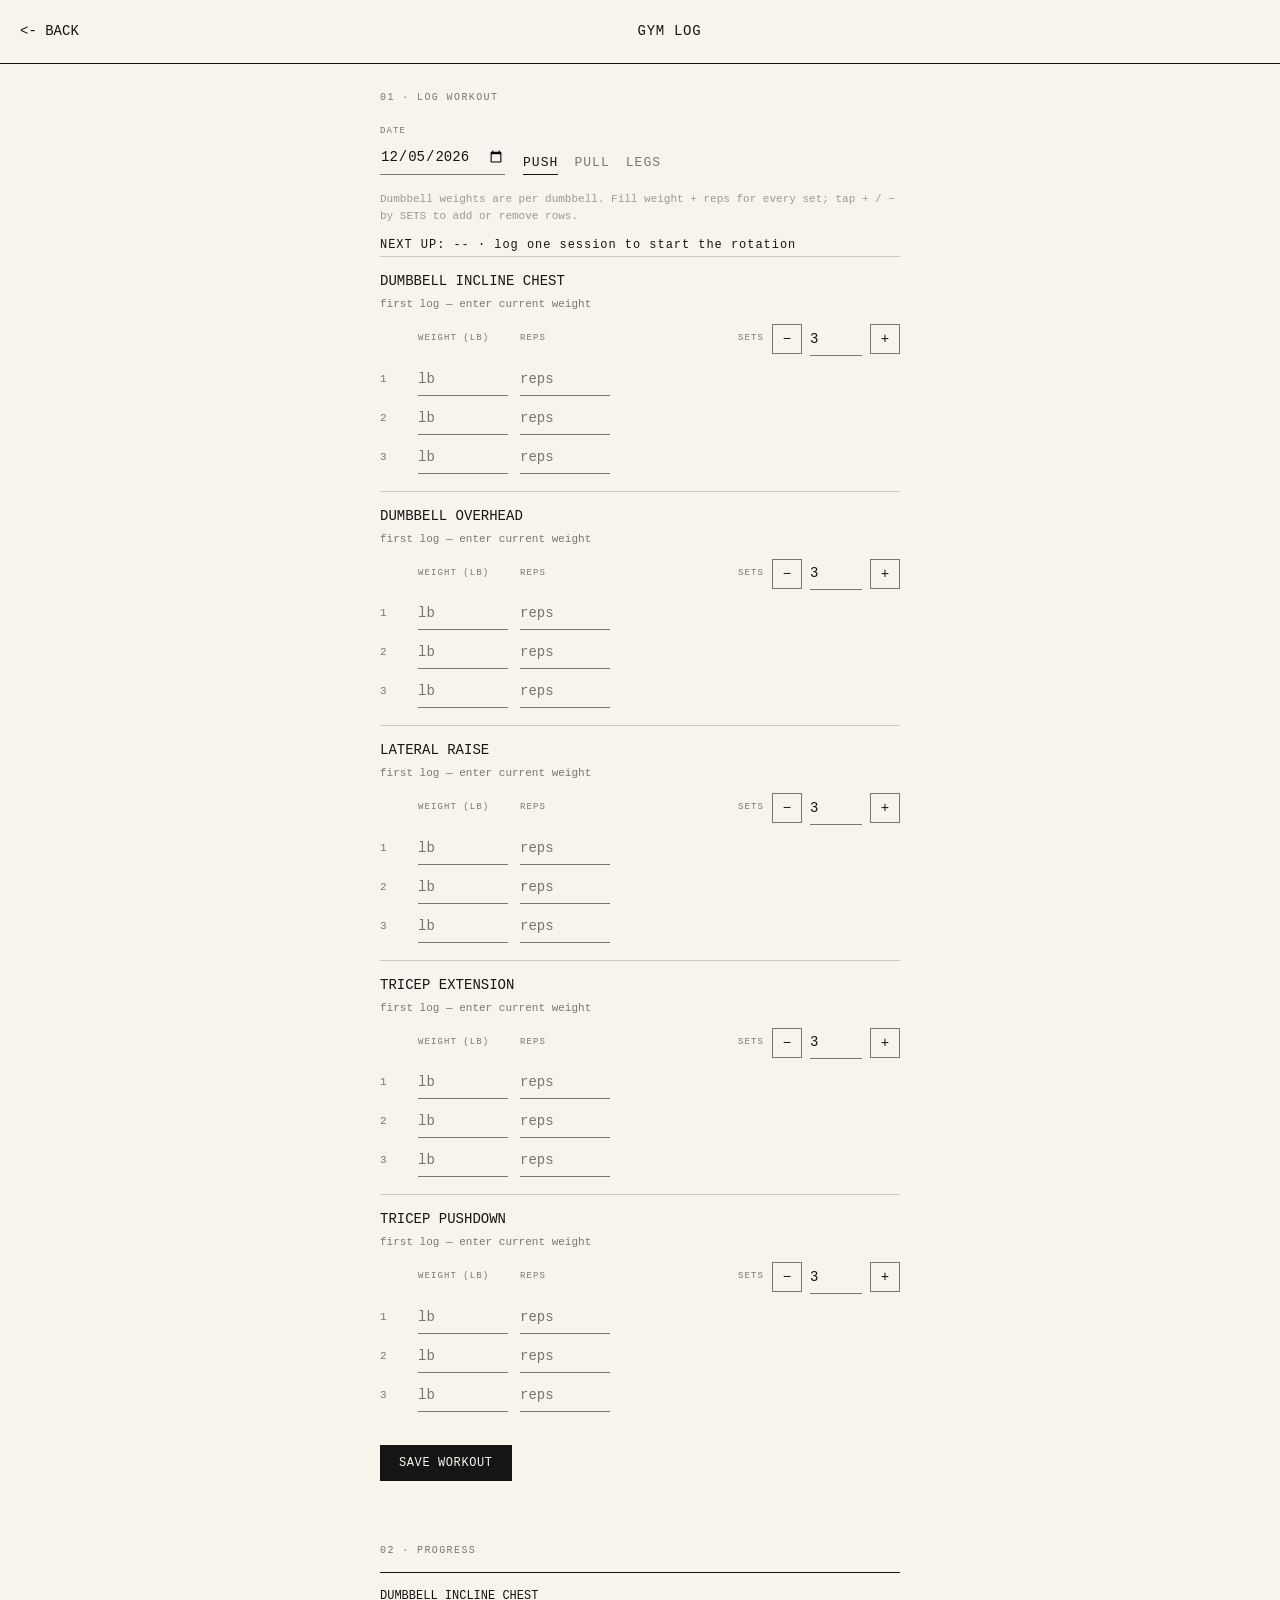
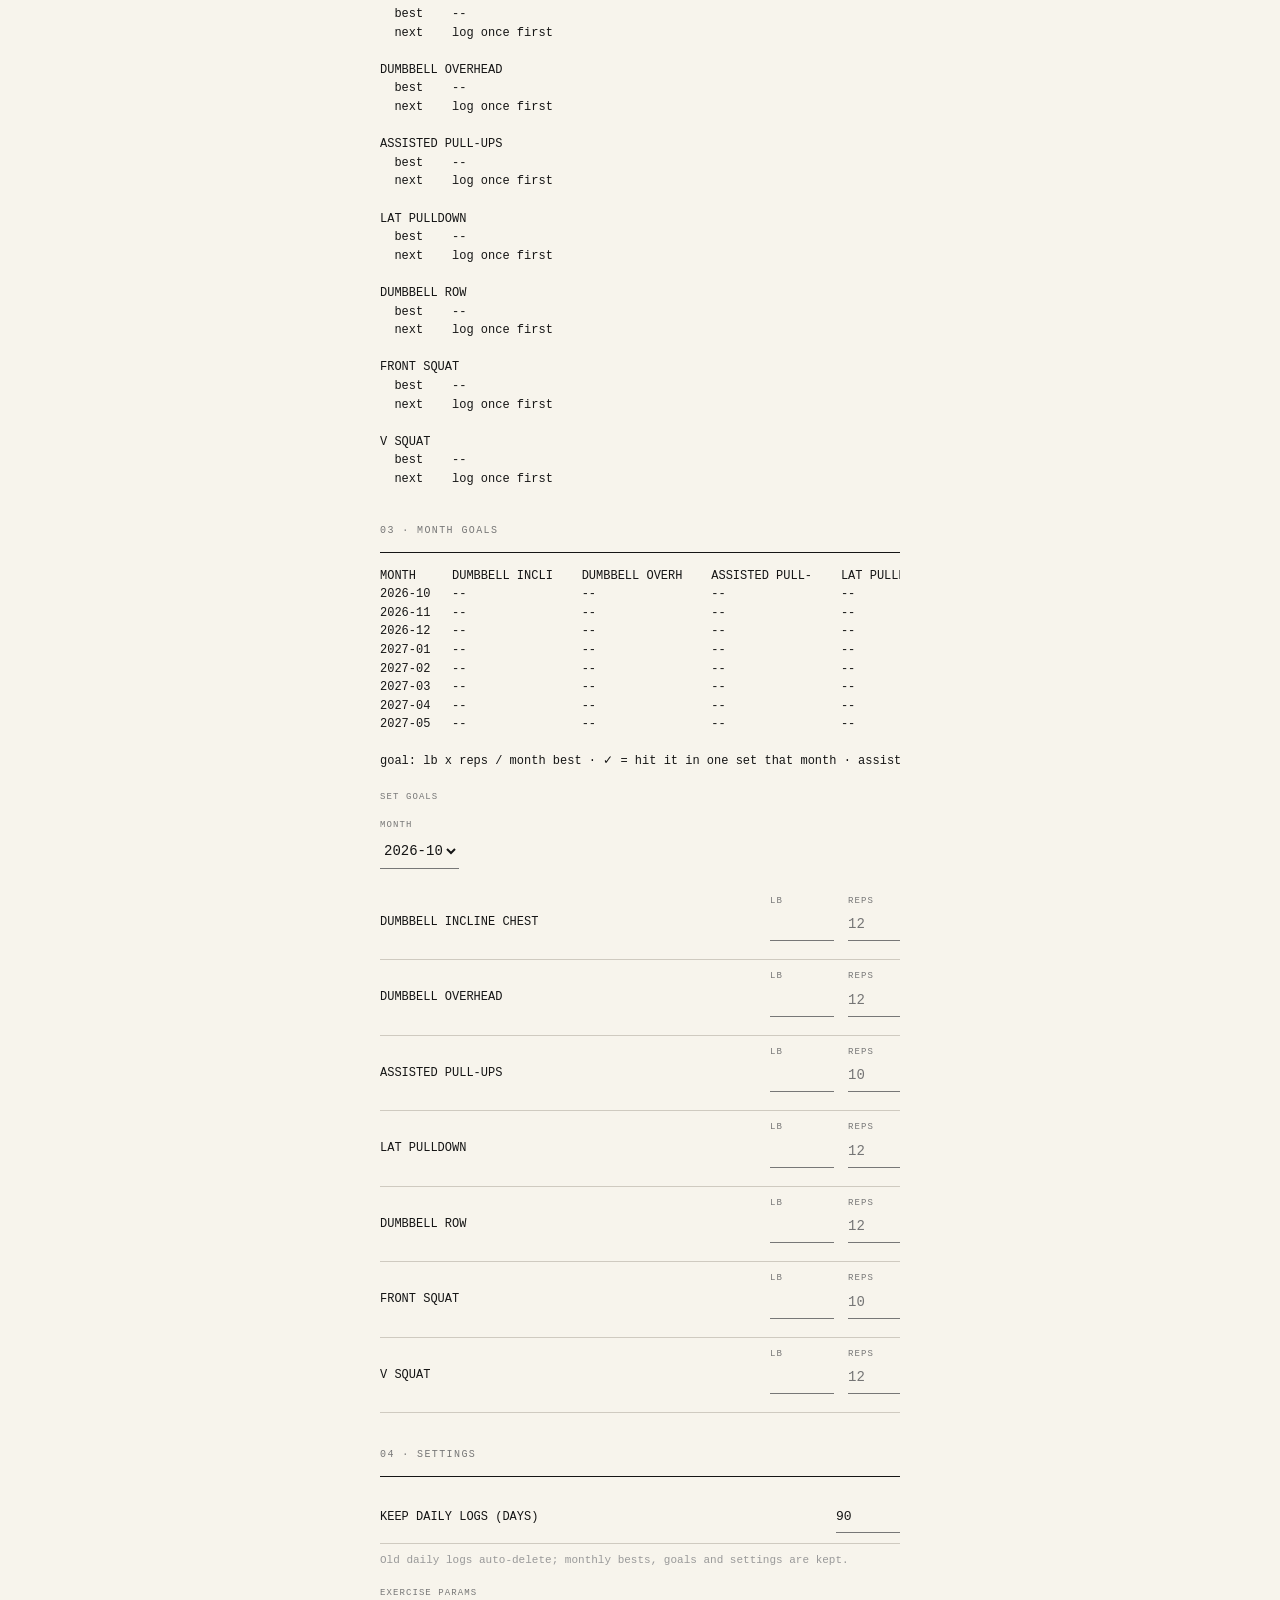
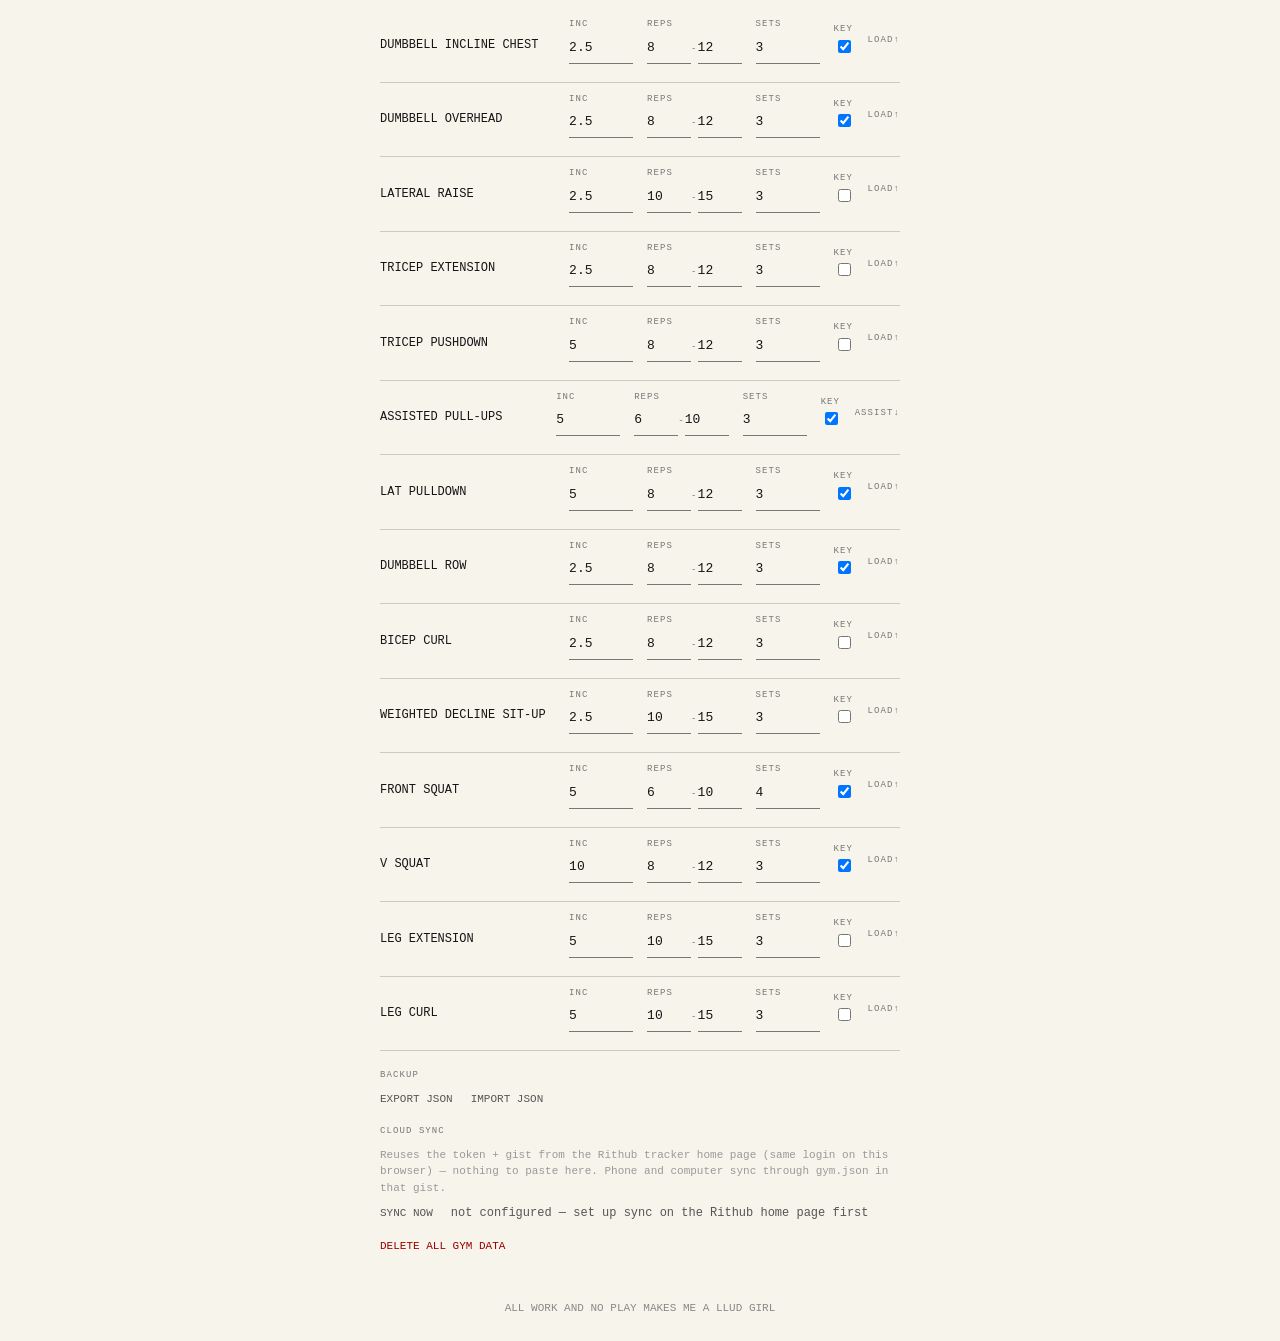
==== commit 60223987: "gym: film background (shared film-bg.js)" ====
--- a/gym.html
+++ b/gym.html
@@ -101,9 +101,31 @@
     .todayline { font-size: 12px; letter-spacing: 0.08em; margin: 12px 0 2px; }
     .todayline b { color: #9b0000; }
     .footer { text-align: center; font-size: 11px; color: #888; padding: 24px 0; }
+    /* film background — shared with index/report */
+    #filmBg {
+      position: fixed;
+      inset: 0;
+      z-index: -1;
+      background-size: cover;
+      background-position: center;
+      opacity: 0.22;
+      pointer-events: none;
+    }
+    #filmCredit {
+      position: fixed;
+      top: 8px;
+      left: 12px;
+      z-index: 50;
+      font-size: 11px;
+      color: #888;
+      letter-spacing: 0.04em;
+      pointer-events: none;
+    }
   </style>
 </head>
 <body>
+  <div id="filmBg"></div>
+  <div id="filmCredit" class="hidden"></div>
   <header class="topbar">
     <a class="back-link" href="index.html">&lt;- BACK</a>
     <div class="topbar-title">GYM LOG</div>
@@ -164,6 +186,8 @@
 
   <footer class="footer">ALL WORK AND NO PLAY MAKES ME A LLUD GIRL</footer>
 
-  <script src="gym.js?v=7"></script>
+  <script src="film-bg.js?v=1"></script>
+  <script src="gym.js?v=8"></script>
+  <script>if (typeof initFilmBg === 'function') initFilmBg();</script>
 </body>
 </html>
